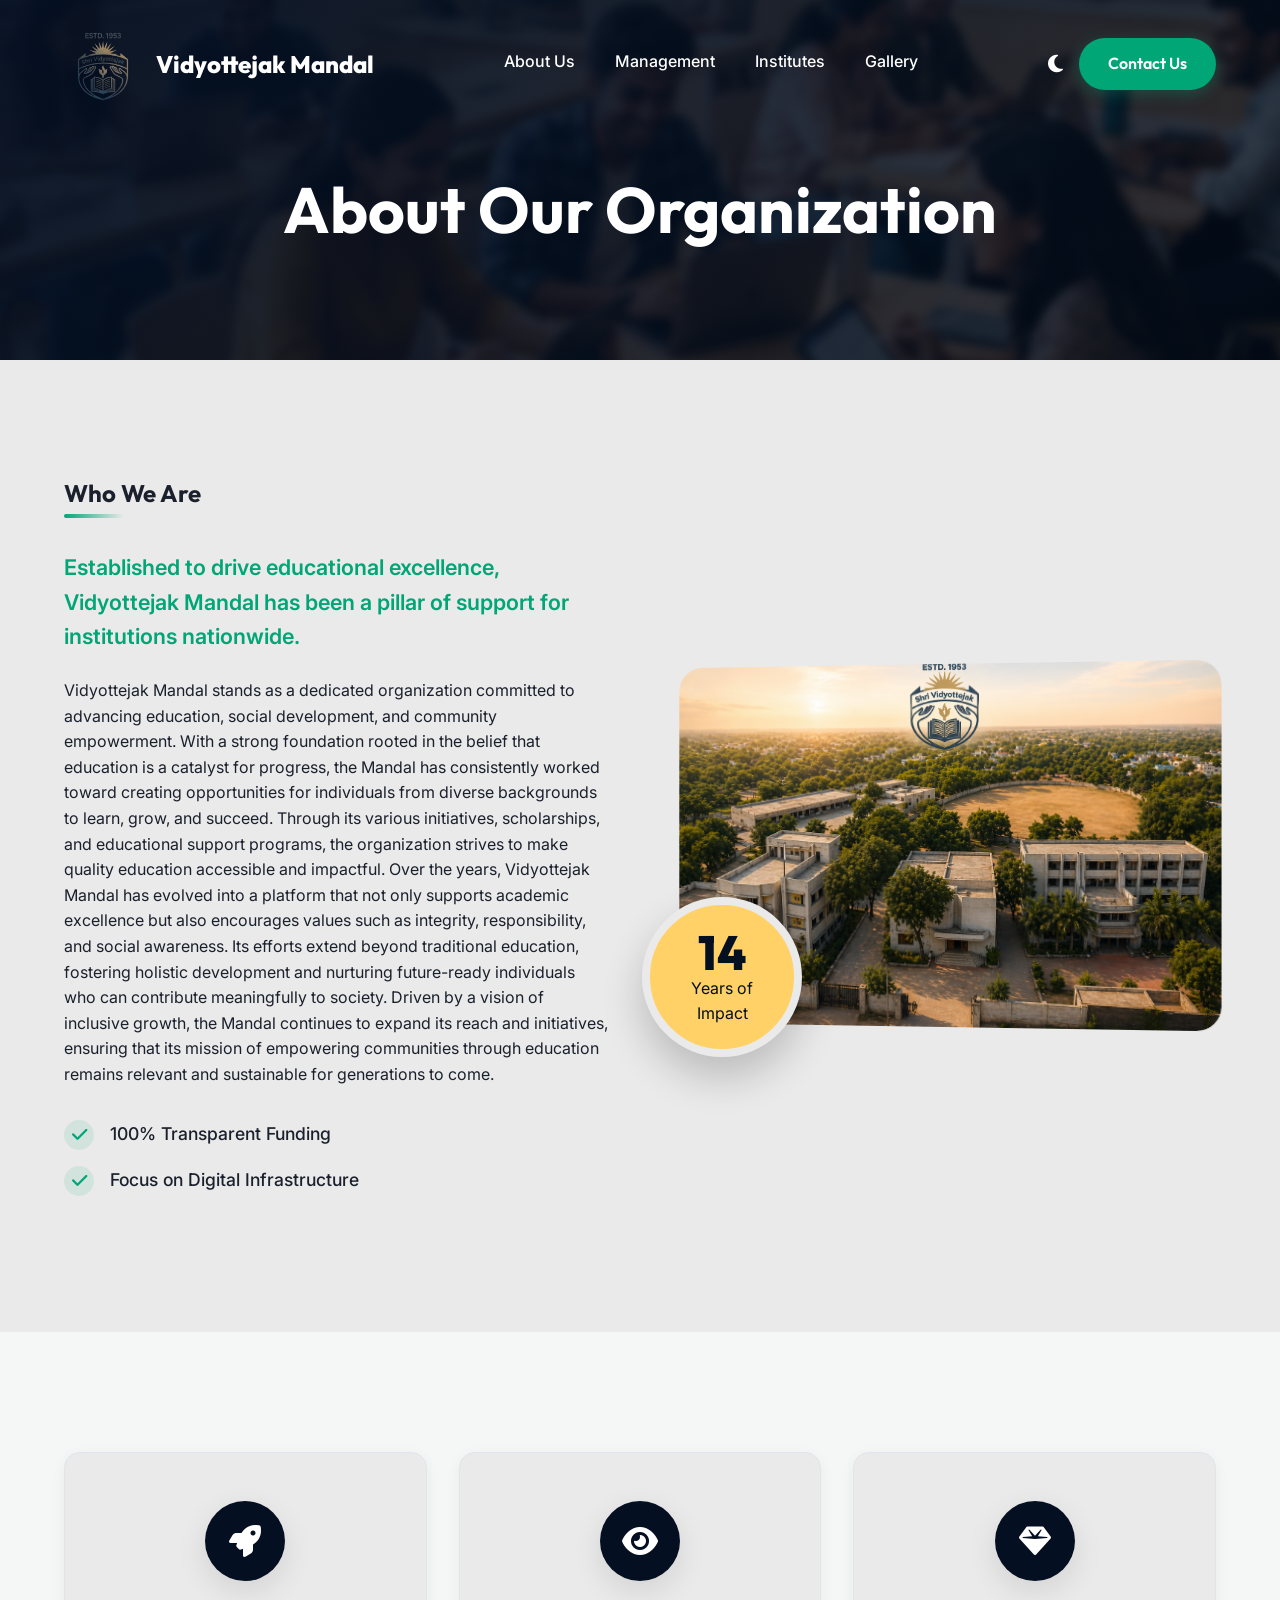
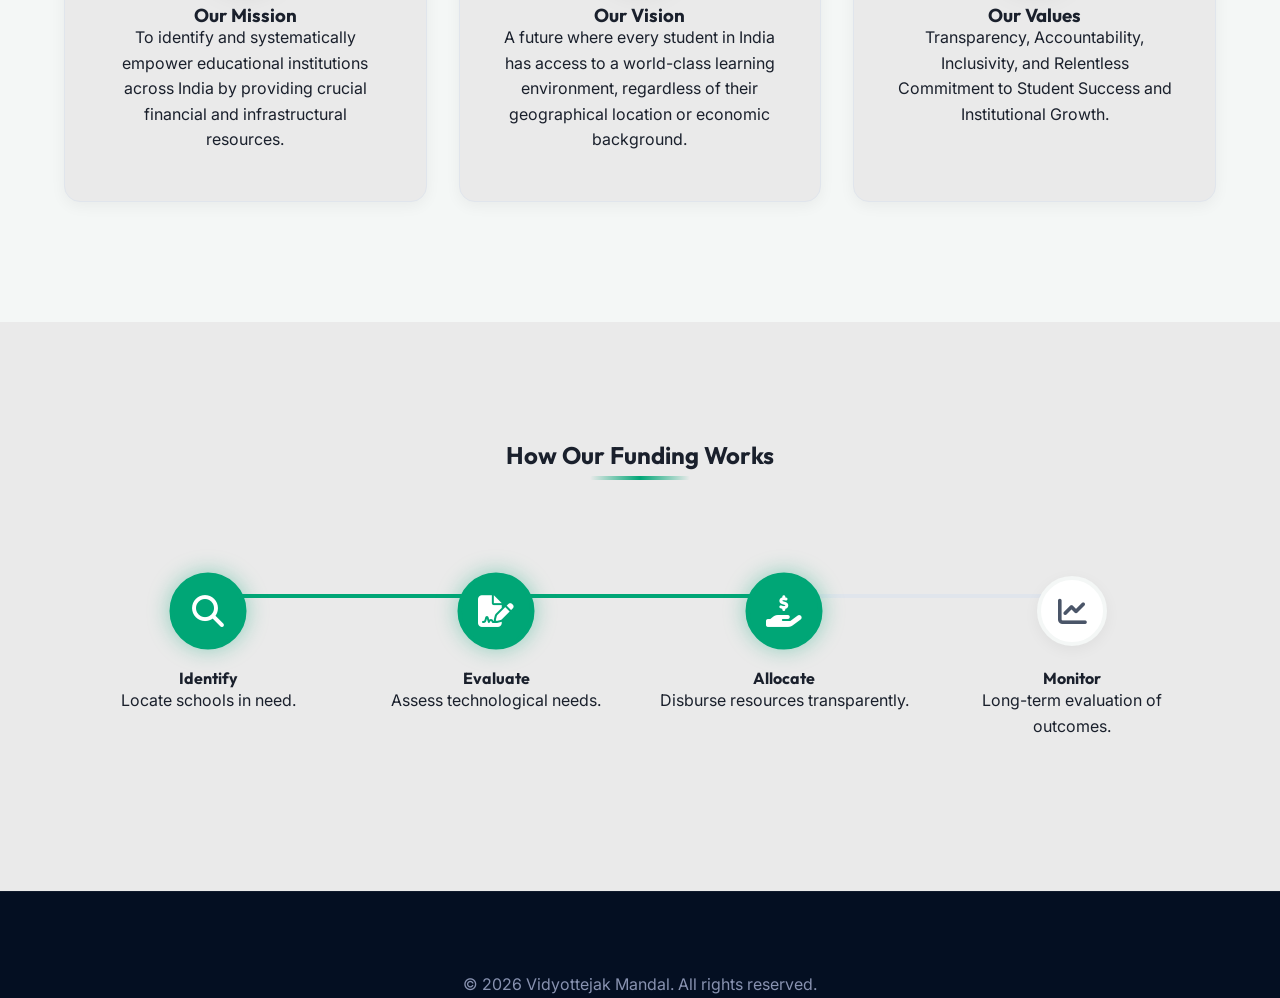
==== about.html @ ae483b53 "Initial commit of Vidyottejak Mandal trust website" ====
<!DOCTYPE html>
<html lang="en">

<head>
    <meta charset="UTF-8">
    <meta name="viewport" content="width=device-width, initial-scale=1.0">
    <title>About Us | Vidyottejak Mandal</title>
    <link rel="preconnect" href="https://fonts.googleapis.com">
    <link rel="preconnect" href="https://fonts.gstatic.com" crossorigin>
    <link
        href="https://fonts.googleapis.com/css2?family=Inter:wght@300;400;500;600;700&family=Outfit:wght@400;500;700;800&display=swap"
        rel="stylesheet">
    <link rel="stylesheet" href="https://cdnjs.cloudflare.com/ajax/libs/font-awesome/6.4.0/css/all.min.css">
    <link rel="stylesheet" href="style.css">
    <link rel="icon" type="image/png" href="assets/download.png">
</head>

<body>
    <nav id="navbar">
        <div class="container nav-content">
            <a href="index.html" class="logo">
                <img src="assets/download.png" alt="Logo">
                <span>Vidyottejak Mandal</span>
            </a>
            <div class="nav-links">
                <a href="about.html" class="nav-hover">About Us</a>
                <a href="management.html" class="nav-hover">Management</a>
                <a href="institutes.html" class="nav-hover">Institutes</a>
                <a href="gallery.html" class="nav-hover">Gallery</a>
            </div>
            <div class="nav-actions">
                <button class="theme-toggle" id="theme-toggle"><i class="fa-solid fa-moon"></i></button>
                <a href="contact.html" class="btn btn-primary btn-shine">Contact Us</a>
            </div>
            <button class="mobile-menu-btn" id="mobile-menu-btn"><i class="fa-solid fa-bars"></i></button>
            <div class="mobile-menu" id="mobile-menu">
                <a href="about.html">About Us</a><a href="management.html">Management</a><a
                    href="institutes.html">Institutes</a><a href="gallery.html">Gallery</a><a
                    href="contact.html">Contact Us</a>
            </div>
        </div>
    </nav>

    <header class="page-hero">
        <div class="hero-bg-layer" style="filter: blur(5px) brightness(0.6);"></div>
        <div class="hero-overlay"></div>
        <div class="container relative z-10">
            <h1 class="fade-in-up">About Our Organization</h1>
        </div>
    </header>

    <section class="about section-padding relative">
        <div class="container about-grid">
            <div class="about-text scroll-reveal-left">
                <h2 class="section-title">Who We Are</h2>
                <div class="title-underline"></div>
                <p class="lead-text">Established to drive educational excellence, Vidyottejak Mandal has been a pillar
                    of support for institutions nationwide.</p>
                <p>Vidyottejak Mandal stands as a dedicated organization committed to advancing education, social
                    development, and community empowerment. With a strong foundation rooted in the belief that education
                    is a catalyst for progress, the Mandal has consistently worked toward creating opportunities for
                    individuals from diverse backgrounds to learn, grow, and succeed.
                    Through its various initiatives, scholarships, and educational support programs, the organization
                    strives to make quality education accessible and impactful.

                    Over the years, Vidyottejak Mandal has evolved into a platform that not only supports academic
                    excellence but also encourages values such as integrity, responsibility, and social awareness. Its
                    efforts extend beyond traditional education, fostering holistic development and nurturing
                    future-ready individuals who can contribute meaningfully to society.

                    Driven by a vision of inclusive growth, the Mandal continues to expand its reach and initiatives,
                    ensuring that its mission of empowering communities through education remains relevant and
                    sustainable for generations to come.</p>
                <ul class="about-features mt-4">
                    <li>
                        <div class="feature-icon"><i class="fa-solid fa-check text-green"></i></div><span>100%
                            Transparent Funding</span>
                    </li>
                    <li>
                        <div class="feature-icon"><i class="fa-solid fa-check text-green"></i></div><span>Focus on
                            Digital Infrastructure</span>
                    </li>
                </ul>
            </div>
            <div class="about-image-wrapper scroll-reveal-right">
                <div class="image-frame">
                    <img src="assets/About Us.png" alt="Vidyottejak Mandal" class="about-image parallax-img">
                </div>
                <div class="experience-badge floating">
                    <span class="badge-num" data-target="73">0</span>
                    <span class="badge-text" style="color:var(--color-primary)">Years of<br>Impact</span>
                </div>
            </div>
        </div>
    </section>

    <section class="mvv section-padding bg-light relative" id="mission">
        <div class="container">
            <div class="mvv-grid">
                <div class="mvv-card scroll-reveal-up stagger-1">
                    <div class="mvv-glow"></div>
                    <div class="icon-circle bg-blue magnetic"><i class="fa-solid fa-rocket"></i></div>
                    <h3>Our Mission</h3>
                    <p>To identify and systematically empower educational institutions across India by providing crucial
                        financial and infrastructural resources.</p>
                </div>
                <div class="mvv-card scroll-reveal-up stagger-2">
                    <div class="mvv-glow"></div>
                    <div class="icon-circle bg-orange magnetic"><i class="fa-solid fa-eye"></i></div>
                    <h3>Our Vision</h3>
                    <p>A future where every student in India has access to a world-class learning environment,
                        regardless of their geographical location or economic background.</p>
                </div>
                <div class="mvv-card scroll-reveal-up stagger-3">
                    <div class="mvv-glow"></div>
                    <div class="icon-circle bg-green magnetic"><i class="fa-solid fa-gem"></i></div>
                    <h3>Our Values</h3>
                    <p>Transparency, Accountability, Inclusivity, and Relentless Commitment to Student Success and
                        Institutional Growth.</p>
                </div>
            </div>
        </div>
    </section>

    <section class="process section-padding relative" id="process">
        <div class="container text-center">
            <h2 class="section-title scroll-reveal-up">How Our Funding Works</h2>
            <div class="title-underline center scroll-reveal-up"></div>

            <div class="timeline mt-4">
                <div class="timeline-progress-bar">
                    <div class="timeline-progress-fill" id="timeline-fill"></div>
                </div>
                <div class="timeline-item scroll-reveal-up stagger-1">
                    <div class="timeline-icon magnetic"><i class="fa-solid fa-magnifying-glass"></i></div>
                    <h4>Identify</h4>
                    <p>Locate schools in need.</p>
                </div>
                <div class="timeline-item scroll-reveal-up stagger-2">
                    <div class="timeline-icon magnetic"><i class="fa-solid fa-file-signature"></i></div>
                    <h4>Evaluate</h4>
                    <p>Assess technological needs.</p>
                </div>
                <div class="timeline-item scroll-reveal-up stagger-3">
                    <div class="timeline-icon magnetic"><i class="fa-solid fa-hand-holding-dollar"></i></div>
                    <h4>Allocate</h4>
                    <p>Disburse resources transparently.</p>
                </div>
                <div class="timeline-item scroll-reveal-up stagger-4">
                    <div class="timeline-icon magnetic"><i class="fa-solid fa-chart-line"></i></div>
                    <h4>Monitor</h4>
                    <p>Long-term evaluation of outcomes.</p>
                </div>
            </div>
        </div>
    </section>

    <footer class="footer">
        <div class="footer-bottom">
            <div class="container text-center">
                <p>&copy;
                    <script>document.write(new Date().getFullYear())</script> Vidyottejak Mandal. All rights reserved.
                </p>
            </div>
        </div>
    </footer>
    <script src="script.js"></script>
</body>

</html>
---- style.css ----
/* ====== PREMIUM CSS VARIABLES & THEMING ====== */
:root {
    --color-primary: #040f22;
    --color-primary-light: #0A192F;
    --color-secondary: #00A676;
    --color-orange: #E66C2C;
    --color-accent: #FFD166;
    --color-text: #E6F1FF;
    --color-text-light: #8892B0;
    --color-bg: #EAEAEA;
    --color-bg-light: #F4F7F6;
    --color-border: #E0E5EC;

    --font-heading: 'Outfit', sans-serif;
    --font-body: 'Inter', sans-serif;

    --transition-fast: 0.3s cubic-bezier(0.25, 1, 0.5, 1);
    --transition-smooth: 0.6s cubic-bezier(0.22, 1, 0.36, 1);
    --transition-spring: 0.8s cubic-bezier(0.175, 0.885, 0.32, 1.275);

    --shadow-sm: 0 4px 15px rgba(0, 0, 0, 0.05);
    --shadow-md: 0 10px 30px rgba(0, 0, 0, 0.1);
    --shadow-lg: 0 20px 40px rgba(0, 0, 0, 0.2);
    --shadow-glow: 0 0 20px rgba(0, 166, 118, 0.4);

    --border-radius: 16px;
    --border-radius-lg: 24px;
}

[data-theme="dark"] {
    --color-bg: #030816;
    --color-bg-light: #0A192F;
    --color-border: rgba(255, 255, 255, 0.1);
    --color-text: #E6F1FF;
    --shadow-md: 0 15px 35px rgba(0, 0, 0, 0.5);
}

/* Base Light Theme overrides */
:root:not([data-theme="dark"]) {
    --color-text: #1a202c;
    --color-text-light: #4a5568;
}

.hero,
.impact,
.cta,
.hero h1,
.impact h2,
.cta h2 {
    --color-text: #ffffff;
    color: #ffffff !important;
}

/* ====== RESET & SCROLLBAR ====== */
* {
    margin: 0;
    padding: 0;
    box-sizing: border-box;
}

html {
    scroll-behavior: smooth;
    font-size: 16px;
}

/* Custom Scrollbar for premium feel */
::-webkit-scrollbar {
    width: 10px;
}

::-webkit-scrollbar-track {
    background: var(--color-bg);
}

::-webkit-scrollbar-thumb {
    background: var(--color-primary-light);
    border-radius: 10px;
    border: 2px solid var(--color-bg);
}

::-webkit-scrollbar-thumb:hover {
    background: var(--color-secondary);
}

body {
    font-family: var(--font-body);
    color: var(--color-text);
    background-color: var(--color-bg);
    line-height: 1.6;
    overflow-x: hidden;
    transition: background-color var(--transition-smooth), color var(--transition-smooth);
}

/* Ambient glow blobs in background */
.ambient-glow {
    position: fixed;
    width: 60vw;
    height: 60vw;
    border-radius: 50%;
    filter: blur(100px);
    z-index: -1;
    opacity: 0.15;
    pointer-events: none;
    transition: all 2s ease;
}

.glow-1 {
    top: -20%;
    left: -10%;
    background: linear-gradient(to right, var(--color-primary), var(--color-secondary));
    animation: floatGlow 20s infinite alternate;
}

.glow-2 {
    bottom: -20%;
    right: -10%;
    background: radial-gradient(circle, var(--color-orange), transparent 70%);
    animation: floatGlow 25s infinite alternate reverse;
}

@keyframes floatGlow {
    0% {
        transform: translate(0, 0) scale(1);
    }

    100% {
        transform: translate(10%, 10%) scale(1.1);
    }
}

[data-theme="dark"] .ambient-glow {
    opacity: 0.08;
}

/* Typography */
h1,
h2,
h3,
h4,
h5,
h6 {
    font-family: var(--font-heading);
    font-weight: 700;
    line-height: 1.1;
    color: var(--color-text);
}

a {
    text-decoration: none;
    color: inherit;
}

img {
    max-width: 100%;
    height: auto;
    display: block;
    border-radius: 8px;
}

.text-accent {
    color: var(--color-accent);
}

.text-green {
    color: var(--color-secondary);
}

.text-white {
    color: white !important;
}

.gradient-text {
    background: linear-gradient(135deg, var(--color-accent), var(--color-orange));
    -webkit-background-clip: text;
    -webkit-text-fill-color: transparent;
}

.title-underline {
    height: 4px;
    width: 60px;
    background: linear-gradient(90deg, var(--color-secondary), transparent);
    margin: 0.5rem 0 2rem;
    border-radius: 2px;
}

.title-underline.center {
    margin: 0.5rem auto 2rem;
    background: linear-gradient(90deg, transparent, var(--color-secondary), transparent);
    width: 100px;
}

.container {
    width: 90%;
    max-width: 1200px;
    margin: 0 auto;
    position: relative;
}

.section-padding {
    padding: 120px 0;
}

.relative {
    position: relative;
}

.z-10 {
    z-index: 10;
}

.bg-light {
    background-color: var(--color-bg-light);
}

/* Utility Classes */
.text-center {
    text-align: center;
}

.text-white {
    color: white !important;
}

.text-grey {
    color: #8892B0;
}

.w-100 {
    width: 100%;
}

.mt-2 {
    margin-top: 1rem;
}

.mt-4 {
    margin-top: 2.5rem;
}

.pt-0 {
    padding-top: 0 !important;
}

/* ====== REVEAL ANIMATIONS (Triggered by JS) ====== */
.scroll-reveal-up {
    opacity: 0;
    transform: translateY(40px);
    transition: opacity 0.8s ease, transform 0.8s cubic-bezier(0.2, 0.8, 0.2, 1);
}

.scroll-reveal-left {
    opacity: 0;
    transform: translateX(-40px);
    transition: opacity 0.8s ease, transform 0.8s cubic-bezier(0.2, 0.8, 0.2, 1);
}

.scroll-reveal-right {
    opacity: 0;
    transform: translateX(40px);
    transition: opacity 0.8s ease, transform 0.8s cubic-bezier(0.2, 0.8, 0.2, 1);
}

.scroll-reveal-up.revealed,
.scroll-reveal-left.revealed,
.scroll-reveal-right.revealed {
    opacity: 1;
    transform: translate(0, 0);
}

.fade-in-up {
    opacity: 0;
    transform: translateY(30px);
    animation: fadeInUp 0.8s cubic-bezier(0.2, 0.8, 0.2, 1) forwards;
}

@keyframes fadeInUp {
    to {
        opacity: 1;
        transform: translateY(0);
    }
}

.stagger-1 {
    animation-delay: 0.1s;
}

.stagger-2 {
    animation-delay: 0.2s;
}

.stagger-3 {
    animation-delay: 0.3s;
}

.stagger-4 {
    animation-delay: 0.4s;
}

.stagger-5 {
    animation-delay: 0.5s;
}

/* ====== NAVIGATION ====== */
#navbar {
    position: fixed;
    top: 0;
    width: 100%;
    padding: 1.5rem 0;
    z-index: 1000;
    transition: all 0.5s ease;
    border-bottom: 1px solid transparent;
}

.mobile-menu,
.mobile-menu-btn {
    display: none;
}

#navbar.scrolled {
    padding: 1rem 0;
    background-color: rgba(255, 255, 255, 0.85);
    backdrop-filter: blur(20px);
    border-bottom-color: rgba(0, 0, 0, 0.05);
    box-shadow: var(--shadow-sm);
}

[data-theme="dark"] #navbar.scrolled {
    background-color: rgba(3, 8, 22, 0.85);
    border-bottom-color: rgba(255, 255, 255, 0.1);
}

.nav-content {
    display: flex;
    justify-content: space-between;
    align-items: center;
}

.logo {
    display: flex;
    align-items: center;
    gap: 0.75rem;
    font-family: var(--font-heading);
    font-size: 1.5rem;
    font-weight: 800;
    color: white;
    transition: color var(--transition-fast);
}

#navbar.scrolled .logo,
[data-theme="dark"] #navbar.scrolled .logo {
    color: var(--color-text);
}

.logo img {
    height: 80px;
    width: auto;
    object-fit: contain;
}

.logo i {
    color: var(--color-accent);
}

.nav-links {
    display: flex;
    gap: 2.5rem;
}

.nav-links a {
    color: white;
    font-weight: 500;
    font-size: 1rem;
    position: relative;
    padding-bottom: 5px;
}

#navbar.scrolled .nav-links a {
    color: var(--color-text);
}

/* Premium Nav Hover */
.nav-hover::before {
    content: '';
    position: absolute;
    bottom: 0;
    left: 0;
    width: 100%;
    height: 2px;
    background-color: var(--color-secondary);
    transform: scaleX(0);
    transform-origin: right;
    transition: transform 0.4s cubic-bezier(0.25, 1, 0.5, 1);
}

.nav-hover:hover::before {
    transform: scaleX(1);
    transform-origin: left;
}

.nav-actions {
    display: flex;
    gap: 1rem;
    align-items: center;
}

.theme-toggle {
    background: transparent;
    border: none;
    color: white;
    font-size: 1.25rem;
    cursor: pointer;
    transition: transform var(--transition-fast);
}

#navbar.scrolled .theme-toggle {
    color: var(--color-text);
}

.theme-toggle:hover {
    transform: rotate(30deg) scale(1.1);
}

/* ====== PREMIUM BUTTONS ====== */
.btn {
    display: inline-flex;
    align-items: center;
    justify-content: center;
    gap: 0.5rem;
    padding: 0.8rem 1.8rem;
    border-radius: 50px;
    font-weight: 600;
    cursor: pointer;
    text-align: center;
    font-family: var(--font-heading);
    position: relative;
    overflow: hidden;
    transition: all var(--transition-fast);
    border: none;
}

.btn-large {
    padding: 1.2rem 2.5rem;
    font-size: 1.125rem;
}

.btn-primary {
    background-color: var(--color-secondary);
    color: white;
    box-shadow: 0 4px 15px rgba(0, 166, 118, 0.3);
}

.btn-primary:hover {
    background-color: #008761;
    transform: translateY(-3px);
    box-shadow: 0 8px 25px rgba(0, 166, 118, 0.4);
}

/* Button Shine Effect */
.btn-shine::after {
    content: '';
    position: absolute;
    top: -50%;
    left: -100%;
    width: 50%;
    height: 200%;
    background: linear-gradient(to right, transparent, rgba(255, 255, 255, 0.3), transparent);
    transform: skewX(-20deg);
    transition: 0.5s;
}

.btn-shine:hover::after {
    left: 150%;
}

/* Outline Button with Sweep Fill */
.btn-outline {
    background-color: transparent;
    border: 2px solid white;
    color: white;
    z-index: 1;
}

.btn-hover-reveal::before {
    content: '';
    position: absolute;
    top: 0;
    left: 0;
    width: 100%;
    height: 100%;
    background-color: white;
    z-index: -1;
    transform: scaleX(0);
    transform-origin: left;
    transition: transform 0.5s cubic-bezier(0.19, 1, 0.22, 1);
}

.btn-hover-reveal:hover::before {
    transform: scaleX(1);
}

.btn-hover-reveal:hover {
    color: var(--color-primary);
    border-color: white;
}

.btn-hover-reveal span {
    z-index: 2;
    position: relative;
}

/* ====== HERO SECTION ====== */
.hero {
    height: 100vh;
    min-height: 700px;
    position: relative;
    display: flex;
    align-items: center;
    overflow: hidden;
}

.hero-bg-layer {
    position: absolute;
    top: -5%;
    left: -5%;
    width: 110%;
    height: 110%;
    background-image: url('assets/hero_bg.png');
    background-size: cover;
    background-position: center;
    animation: slowZoom 25s ease-in-out infinite alternate;
    z-index: 0;
}

@keyframes slowZoom {
    0% {
        transform: scale(1);
    }

    100% {
        transform: scale(1.1);
    }
}

.hero-overlay {
    position: absolute;
    top: 0;
    left: 0;
    width: 100%;
    height: 100%;
    z-index: 1;
    background: linear-gradient(135deg, rgba(4, 15, 34, 0.95) 0%, rgba(4, 15, 34, 0.6) 100%);
}

.hero-content {
    position: relative;
    z-index: 10;
    max-width: 800px;
    padding-top: 5rem;
}

.hero-tagline {
    display: inline-block;
    color: var(--color-accent);
    font-weight: 600;
    letter-spacing: 3px;
    text-transform: uppercase;
    margin-bottom: 1.5rem;
    font-size: 0.875rem;
    border: 1px solid rgba(255, 209, 102, 0.3);
    padding: 0.5rem 1rem;
    border-radius: 50px;
    background: rgba(255, 255, 255, 0.05);
    backdrop-filter: blur(5px);
}

.hero h1 {
    font-size: clamp(3rem, 5vw, 5rem);
    color: white;
    margin-bottom: 1.5rem;
    line-height: 1.1;
}

.hero p {
    color: #E2E8F0;
    font-size: 1.25rem;
    margin-bottom: 3rem;
    max-width: 600px;
    line-height: 1.8;
}

.hero-buttons {
    display: flex;
    gap: 1rem;
}

.scroll-indicator {
    position: absolute;
    bottom: 30px;
    left: 50%;
    transform: translateX(-50%);
    z-index: 10;
}

.mouse {
    width: 30px;
    height: 45px;
    border: 2px solid white;
    border-radius: 15px;
    position: relative;
}

.mouse::before {
    content: '';
    position: absolute;
    top: 8px;
    left: 50%;
    transform: translateX(-50%);
    width: 4px;
    height: 8px;
    border-radius: 2px;
    background-color: white;
    animation: scrollWheel 2s infinite;
}

@keyframes scrollWheel {
    0% {
        top: 8px;
        opacity: 1;
    }

    100% {
        top: 25px;
        opacity: 0;
    }
}

/* ====== ABOUT & CARDS ====== */
.about-grid {
    display: grid;
    grid-template-columns: 1fr 1fr;
    gap: 4rem;
    align-items: center;
}

.lead-text {
    font-size: 1.35rem;
    font-weight: 600;
    color: var(--color-secondary);
    margin-bottom: 1.5rem;
}

.about-features {
    margin-top: 2rem;
}

.about-features li {
    display: flex;
    align-items: center;
    gap: 1rem;
    margin-bottom: 1rem;
    font-size: 1.1rem;
    font-weight: 500;
}

.feature-icon {
    width: 30px;
    height: 30px;
    border-radius: 50%;
    background: rgba(0, 166, 118, 0.1);
    display: flex;
    align-items: center;
    justify-content: center;
}

.image-frame {
    position: relative;
    border-radius: var(--border-radius-lg);
    overflow: hidden;
    transform: perspective(1000px) rotateY(-5deg);
    transition: transform var(--transition-smooth);
    box-shadow: var(--shadow-lg);
    -webkit-mask-image: -webkit-radial-gradient(white, black);
    mask-image: radial-gradient(white, black);
}

.image-frame:hover {
    transform: perspective(1000px) rotateY(0deg);
}

.about-image {
    border-radius: var(--border-radius-lg);
    transition: transform 0.6s ease;
    width: 100%;
    height: 100%;
    object-fit: cover;
}

.image-frame:hover .about-image {
    transform: scale(1.05);
}

.experience-badge {
    position: absolute;
    bottom: -30px;
    left: -30px;
    background: var(--color-accent);
    color: var(--color-primary);
    padding: 2rem;
    border-radius: 50%;
    width: 160px;
    height: 160px;
    display: flex;
    flex-direction: column;
    align-items: center;
    justify-content: center;
    box-shadow: var(--shadow-lg);
    text-align: center;
    border: 8px solid var(--color-bg);
}

.badge-num {
    font-size: 3rem;
    font-weight: 800;
    font-family: var(--font-heading);
    line-height: 1;
}

.floating {
    animation: float 6s ease-in-out infinite;
}

@keyframes float {

    0%,
    100% {
        transform: translateY(0);
    }

    50% {
        transform: translateY(-15px);
    }
}

/* MVV Cards with Premium Glass/Border Glow */
.mvv-grid {
    display: grid;
    grid-template-columns: repeat(3, 1fr);
    gap: 2rem;
}

.mvv-card {
    background: var(--color-bg);
    padding: 3rem 2.5rem;
    border-radius: var(--border-radius);
    text-align: center;
    transition: all var(--transition-smooth);
    border: 1px solid var(--color-border);
    position: relative;
    overflow: hidden;
    z-index: 1;
    box-shadow: var(--shadow-sm);
}

[data-theme="dark"] .mvv-card {
    background: rgba(255, 255, 255, 0.02);
    backdrop-filter: blur(10px);
}

.mvv-glow {
    position: absolute;
    top: -50px;
    left: 50%;
    width: 100px;
    height: 100px;
    background: radial-gradient(circle, var(--color-secondary) 0%, transparent 70%);
    opacity: 0;
    transition: opacity 0.5s ease;
    border-radius: 50%;
    transform: translateX(-50%);
    z-index: -1;
    pointer-events: none;
}

.mvv-card:hover .mvv-glow {
    opacity: 0.15;
}

.mvv-card:hover {
    transform: translateY(-10px);
    box-shadow: var(--shadow-lg);
    border-color: rgba(0, 166, 118, 0.3);
}

.icon-circle {
    width: 80px;
    height: 80px;
    border-radius: 50%;
    display: flex;
    align-items: center;
    justify-content: center;
    margin: 0 auto 1.5rem;
    font-size: 2rem;
    color: white;
    background: var(--color-primary);
    box-shadow: var(--shadow-md);
    transition: transform var(--transition-spring);
}

.mvv-card:hover .icon-circle {
    transform: scale(1.1) rotate(10deg);
}

/* IMPACT PARALLAX SECTION */
.impact {
    position: relative;
    overflow: hidden;
    padding: 150px 0;
}

.impact-bg-parallax {
    position: absolute;
    top: 0;
    left: 0;
    width: 100%;
    height: 130%;
    background-image: url('assets/hero_bg.png');
    background-size: cover;
    background-position: center;
    background-attachment: fixed;
    z-index: 0;
    /* Fallback parallax */
}

.impact-overlay {
    position: absolute;
    top: 0;
    left: 0;
    width: 100%;
    height: 100%;
    z-index: 1;
    background: linear-gradient(135deg, rgba(4, 15, 34, 0.98), rgba(0, 166, 118, 0.85));
}

.stats-grid {
    display: grid;
    grid-template-columns: repeat(auto-fit, minmax(200px, 1fr));
    gap: 2rem;
}

.stat-card {
    text-align: center;
    padding: 2.5rem;
    background: rgba(255, 255, 255, 0.05);
    border-radius: var(--border-radius);
    border: 1px solid rgba(255, 255, 255, 0.1);
    backdrop-filter: blur(10px);
    transition: transform 0.3s ease;
}

.stat-card:hover {
    transform: translateY(-5px);
    background: rgba(255, 255, 255, 0.1);
    border-color: rgba(255, 209, 102, 0.5);
}

.stat-icon {
    font-size: 2.5rem;
    color: var(--color-accent);
    margin-bottom: 1rem;
}

.stat-number {
    font-size: 3.5rem;
    font-weight: 800;
    font-family: var(--font-heading);
    color: white;
    line-height: 1;
    margin-bottom: 0.5rem;
}

.progress-bars {
    max-width: 800px;
    margin: 0 auto;
    background: rgba(0, 0, 0, 0.3);
    padding: 2.5rem;
    border-radius: var(--border-radius);
    border: 1px solid rgba(255, 255, 255, 0.1);
    backdrop-filter: blur(10px);
}

.progress-box {
    margin-bottom: 1.5rem;
}

.progress-header {
    display: flex;
    justify-content: space-between;
    margin-bottom: 0.8rem;
    font-weight: 500;
    font-size: 1.1rem;
}

.progress-bg {
    width: 100%;
    height: 12px;
    background-color: rgba(255, 255, 255, 0.1);
    border-radius: 6px;
    overflow: hidden;
}

.progress-fill {
    height: 100%;
    background: linear-gradient(90deg, var(--color-secondary), var(--color-accent));
    border-radius: 6px;
    transition: width 2s cubic-bezier(0.2, 0.8, 0.2, 1);
    width: 0%;
    position: relative;
}

.progress-fill::after {
    content: '';
    position: absolute;
    top: 0;
    left: 0;
    width: 100%;
    height: 100%;
    background: linear-gradient(90deg, transparent, rgba(255, 255, 255, 0.5), transparent);
    animation: shimmer 2s infinite;
}

@keyframes shimmer {
    0% {
        transform: translateX(-100%);
    }

    100% {
        transform: translateX(100%);
    }
}

/* FILTER GRID */
.filter-controls {
    margin-bottom: 3rem;
    background: rgba(136, 146, 176, 0.1);
    display: inline-block;
    padding: 0.5rem;
    border-radius: 50px;
}

.filter-btn {
    background: transparent;
    border: none;
    font-family: var(--font-heading);
    font-size: 1rem;
    font-weight: 600;
    color: var(--color-text-light);
    padding: 0.8rem 1.5rem;
    border-radius: 30px;
    cursor: pointer;
    transition: all var(--transition-fast);
}

.filter-btn.active {
    background: var(--color-primary);
    color: white;
    box-shadow: var(--shadow-md);
}

[data-theme="dark"] .filter-btn.active {
    background: var(--color-secondary);
    color: white;
}

.institutions-grid {
    display: grid;
    grid-template-columns: repeat(auto-fill, minmax(320px, 1fr));
    gap: 2.5rem;
}

.inst-card {
    background: var(--color-bg);
    border-radius: var(--border-radius);
    overflow: hidden;
    box-shadow: var(--shadow-sm);
    border: 1px solid var(--color-border);
    transition: all 0.5s cubic-bezier(0.2, 0.8, 0.2, 1);
    opacity: 0;
    transform: scale(0.95);
    animation: popIn 0.6s cubic-bezier(0.175, 0.885, 0.32, 1.275) forwards;
}

@keyframes popIn {
    to {
        opacity: 1;
        transform: scale(1);
    }
}

.inst-card:hover {
    transform: translateY(-10px) scale(1.02);
    box-shadow: var(--shadow-lg);
}

.inst-card-img-wrapper {
    height: 220px;
    overflow: hidden;
    position: relative;
}

.inst-card-img {
    width: 100%;
    height: 100%;
    background-size: cover;
    background-position: center;
    transition: transform 0.8s ease;
}

.inst-card:hover .inst-card-img {
    transform: scale(1.1);
}

.inst-card-content {
    padding: 2rem;
    position: relative;
}

.inst-badge {
    position: absolute;
    top: -15px;
    right: 2rem;
    display: inline-block;
    padding: 0.4rem 1rem;
    border-radius: 50px;
    font-size: 0.8rem;
    font-weight: 700;
    text-transform: uppercase;
    background: var(--color-secondary);
    color: white;
    box-shadow: 0 4px 10px rgba(0, 166, 118, 0.4);
}

.inst-name {
    font-size: 1.3rem;
    margin-bottom: 0.5rem;
    color: var(--color-primary);
}

[data-theme="dark"] .inst-name {
    color: #E6F1FF;
}

.inst-location {
    color: var(--color-text-light);
    font-size: 0.9rem;
}

/* PROCESS TIMELINE */
.timeline {
    display: flex;
    justify-content: space-between;
    position: relative;
    margin-top: 4rem;
    padding: 2rem 0;
}

.timeline-progress-bar {
    position: absolute;
    top: 50px;
    left: 12.5%;
    width: 75%;
    height: 4px;
    background: var(--color-border);
    z-index: 1;
    border-radius: 2px;
}

.timeline-progress-fill {
    height: 100%;
    width: 0;
    background: var(--color-secondary);
    transition: width 0.5s ease;
    border-radius: 2px;
}

.timeline-item {
    position: relative;
    z-index: 2;
    flex: 1;
    text-align: center;
    padding: 0 1rem;
}

.timeline-icon {
    width: 70px;
    height: 70px;
    background: white;
    border: 4px solid var(--color-bg-light);
    border-radius: 50%;
    display: flex;
    align-items: center;
    justify-content: center;
    margin: 0 auto 1.5rem;
    font-size: 1.8rem;
    color: var(--color-text-light);
    box-shadow: var(--shadow-sm);
    transition: all 0.4s ease;
}

[data-theme="dark"] .timeline-icon {
    background: var(--color-primary-light);
    border-color: var(--color-primary);
}

.timeline-item.active .timeline-icon {
    border-color: var(--color-secondary);
    color: white;
    background: var(--color-secondary);
    box-shadow: var(--shadow-glow);
    transform: scale(1.1);
}

/* TESTIMONIALS (Glassmorphism) */
.glassmorphism {
    background: rgba(255, 255, 255, 0.7);
    backdrop-filter: blur(20px);
    border: 1px solid rgba(255, 255, 255, 0.5);
    box-shadow: var(--shadow-lg);
}

[data-theme="dark"] .glassmorphism {
    background: rgba(255, 255, 255, 0.03);
    border-color: rgba(255, 255, 255, 0.05);
}

.hover-lift {
    transition: transform 0.4s ease, box-shadow 0.4s ease;
}

.hover-lift:hover {
    transform: translateY(-10px);
    box-shadow: 0 20px 40px rgba(0, 0, 0, 0.15);
}

.testimonial-slider {
    display: grid;
    grid-template-columns: 1fr 1fr;
    gap: 3rem;
}

.testimonial-card {
    padding: 3rem;
    border-radius: var(--border-radius-lg);
    position: relative;
}

.test-quote-mark {
    position: absolute;
    top: -20px;
    left: 30px;
    width: 50px;
    height: 50px;
    background: var(--color-accent);
    border-radius: 50%;
    display: flex;
    justify-content: center;
    align-items: center;
    font-size: 1.5rem;
    color: var(--color-primary);
    box-shadow: 0 5px 15px rgba(255, 209, 102, 0.4);
}

.test-content p {
    font-size: 1.2rem;
    font-style: italic;
    line-height: 1.8;
}

.test-author {
    display: flex;
    align-items: center;
    gap: 1rem;
}

.author-img-wrapper {
    width: 70px;
    height: 70px;
    border-radius: 50%;
    padding: 3px;
    background: linear-gradient(135deg, var(--color-secondary), var(--color-accent));
}

.author-img-wrapper img {
    width: 100%;
    height: 100%;
    border-radius: 50%;
    object-fit: cover;
    border: 3px solid var(--color-bg);
}

/* INFINITE PARTNERS SCROLL */
.partner-scroll-container {
    overflow: hidden;
    width: 100%;
    position: relative;
    mask-image: linear-gradient(to right, transparent, black 10%, black 90%, transparent);
    -webkit-mask-image: linear-gradient(to right, transparent, black 10%, black 90%, transparent);
}

.partner-logos {
    display: flex;
    width: max-content;
    gap: 4rem;
    animation: scrollTrack 30s linear infinite;
}

@keyframes scrollTrack {
    0% {
        transform: translateX(0);
    }

    100% {
        transform: translateX(calc(-50% - 2rem));
    }
}

.logo-item {
    font-size: 2rem;
    font-weight: 700;
    color: var(--color-text-light);
    opacity: 0.5;
    transition: all 0.3s;
    display: flex;
    align-items: center;
    gap: 0.5rem;
}

.logo-item:hover {
    opacity: 1;
    color: var(--color-primary);
    transform: scale(1.05);
}

[data-theme="dark"] .logo-item:hover {
    color: var(--color-accent);
}

/* CTA SECTION */
.cta {
    padding: 120px 0;
    overflow: hidden;
}

.cta-bg-layer {
    position: absolute;
    top: 0;
    left: 0;
    width: 100%;
    height: 100%;
    background-image: url('assets/hero_bg.png');
    background-size: cover;
    background-position: center;
    background-attachment: fixed;
    filter: grayscale(50%);
    z-index: 0;
}

.cta-overlay {
    position: absolute;
    top: 0;
    left: 0;
    width: 100%;
    height: 100%;
    background: rgba(4, 15, 34, 0.85);
    z-index: 1;
}

/* FOOTER */
.footer {
    background-color: var(--color-primary);
    color: #8892B0;
    padding-top: 5rem;
    border-top: 1px solid rgba(255, 255, 255, 0.05);
}

.footer-grid {
    display: grid;
    grid-template-columns: 2fr 1fr 1.5fr 2fr;
    gap: 3rem;
    padding-bottom: 4rem;
    border-bottom: 1px solid rgba(255, 255, 255, 0.1);
}

.footer h4 {
    color: white;
    margin-bottom: 1.5rem;
    font-size: 1.25rem;
}

.icon-sq {
    width: 35px;
    height: 35px;
    background: rgba(255, 255, 255, 0.05);
    border-radius: 8px;
    display: inline-flex;
    justify-content: center;
    align-items: center;
    color: var(--color-accent);
    flex-shrink: 0;
}

.footer-contact p {
    display: flex;
    align-items: center;
    gap: 1rem;
    margin-bottom: 1rem;
}

.social-icons a {
    display: inline-flex;
    width: 45px;
    height: 45px;
    background: rgba(255, 255, 255, 0.05);
    border-radius: 50%;
    color: white;
    align-items: center;
    justify-content: center;
    font-size: 1.2rem;
    transition: all 0.3s;
    margin-right: 0.5rem;
}

.social-icons a:hover {
    background: var(--color-secondary);
    transform: translateY(-5px);
    box-shadow: 0 10px 20px rgba(0, 166, 118, 0.3);
}

/* Floating Label Inputs */
.input-anim {
    position: relative;
    margin-bottom: 1.5rem;
}

.input-anim input,
.input-anim textarea {
    width: 100%;
    padding: 1rem 0.5rem;
    background: transparent;
    border: none;
    color: white;
    font-family: inherit;
    font-size: 1rem;
}

.input-anim input:focus,
.input-anim textarea:focus {
    outline: none;
}

.input-anim label {
    position: absolute;
    top: 1rem;
    left: 0.5rem;
    pointer-events: none;
    transition: 0.3s ease all;
    color: #8892B0;
}

.input-anim .input-line {
    position: absolute;
    bottom: 0;
    left: 0;
    width: 100%;
    height: 1px;
    background: rgba(255, 255, 255, 0.2);
}

.input-anim .input-line::after {
    content: '';
    position: absolute;
    bottom: 0;
    left: 0;
    width: 0%;
    height: 2px;
    background: var(--color-secondary);
    transition: 0.3s ease width;
}

.input-anim input:focus~label,
.input-anim input:not(:placeholder-shown)~label,
.input-anim textarea:focus~label,
.input-anim textarea:not(:placeholder-shown)~label {
    top: -10px;
    font-size: 0.8rem;
    color: var(--color-secondary);
}

.input-anim input:focus~.input-line::after,
.input-anim textarea:focus~.input-line::after {
    width: 100%;
}

@media (max-width: 1024px) {
    .timeline {
        flex-direction: column;
        gap: 3rem;
    }

    .timeline-progress-bar {
        left: 35px;
        top: 0;
        bottom: 0;
        width: 4px;
        height: auto;
    }

    .timeline-progress-fill {
        width: 100%;
        height: 0;
    }

    .timeline-item {
        display: flex;
        text-align: left;
        gap: 2rem;
        align-items: flex-start;
    }

    .footer-grid {
        grid-template-columns: 1fr 1fr;
    }
}

@media (max-width: 768px) {

    .about-grid,
    .mvv-grid,
    .testimonial-slider {
        grid-template-columns: 1fr;
    }

    .nav-links,
    .nav-actions .btn {
        display: none;
    }

    .mobile-menu-btn {
        display: block;
        background: transparent;
        border: none;
        color: white;
        font-size: 1.8rem;
        cursor: pointer;
    }

    #navbar.scrolled .mobile-menu-btn {
        color: var(--color-primary);
    }

    [data-theme="dark"] #navbar.scrolled .mobile-menu-btn {
        color: white;
    }

    .mobile-menu {
        display: none;
        position: absolute;
        top: 100%;
        left: 0;
        width: 100%;
        background: var(--color-bg);
        padding: 1rem;
        box-shadow: var(--shadow-md);
    }

    .mobile-menu.active {
        display: flex;
        flex-direction: column;
    }

    .mobile-menu a {
        padding: 1rem;
        border-bottom: 1px solid var(--color-border);
        color: var(--color-text);
        font-weight: 600;
    }

    .experience-badge {
        width: 120px;
        height: 120px;
        padding: 1rem;
    }

    .experience-badge .badge-num {
        font-size: 2rem;
    }
}

/* SUBPAGE HERO & GRIDS */
.page-hero {
    height: 40vh;
    min-height: 300px;
    display: flex;
    align-items: center;
    justify-content: center;
    position: relative;
    overflow: hidden;
    text-align: center;
    padding-top: 60px;
}

.page-hero h1 {
    font-size: clamp(2.5rem, 5vw, 4rem);
    z-index: 2;
    position: relative;
    color: white;
    margin-bottom: 0;
}

/* TEAM GRID */
.team-grid {
    display: grid;
    grid-template-columns: repeat(auto-fill, minmax(250px, 1fr));
    gap: 2.5rem;
}

.team-card {
    background: var(--color-bg);
    border-radius: var(--border-radius);
    overflow: hidden;
    box-shadow: var(--shadow-sm);
    border: 1px solid var(--color-border);
    text-align: center;
    padding-bottom: 1.5rem;
    transition: transform var(--transition-fast);
}

.team-card:hover {
    transform: translateY(-10px);
    box-shadow: var(--shadow-md);
}

.team-img {
    width: 100%;
    height: 280px;
    object-fit: cover;
    border-bottom: 3px solid var(--color-secondary);
    transition: transform var(--transition-smooth);
}

.team-card:hover .team-img {
    transform: scale(1.05);
}

.team-name {
    font-size: 1.35rem;
    font-weight: 700;
    color: var(--color-primary);
    margin: 1rem 0 0.25rem;
}

[data-theme="dark"] .team-name {
    color: #E6F1FF;
}

.team-role {
    color: var(--color-text-light);
    font-size: 0.95rem;
    font-weight: 600;
    text-transform: uppercase;
    letter-spacing: 1px;
}

/* GALLERY GRID */
.gallery-grid {
    display: grid;
    grid-template-columns: repeat(auto-fill, minmax(300px, 1fr));
    gap: 1.5rem;
}

.gallery-item {
    border-radius: var(--border-radius);
    overflow: hidden;
    position: relative;
    aspect-ratio: 4/3;
}

.gallery-img {
    width: 100%;
    height: 100%;
    object-fit: cover;
    transition: transform var(--transition-smooth);
}

.gallery-item:hover .gallery-img {
    transform: scale(1.1);
}

/* TOPPER CAROUSEL */
.carousel-container {
    overflow: hidden;
    border-radius: var(--border-radius-lg);
    position: relative;
    box-shadow: var(--shadow-md);
}

.carousel-track {
    display: flex;
    transition: transform 0.6s cubic-bezier(0.25, 1, 0.5, 1);
}

.carousel-slide {
    min-width: 100%;
    padding: 4rem 2rem;
    display: flex;
    justify-content: center;
    align-items: center;
    background: url('assets/about_bg.png') center/cover;
    position: relative;
    z-index: 1;
}

.carousel-slide::before {
    content: '';
    position: absolute;
    inset: 0;
    background: linear-gradient(135deg, rgba(4, 15, 34, 0.92), rgba(0, 166, 118, 0.7));
    z-index: -1;
}

.topper-card {
    display: flex;
    align-items: center;
    gap: 3rem;
    background: rgba(255, 255, 255, 0.08);
    border: 1px solid rgba(255, 255, 255, 0.15);
    backdrop-filter: blur(20px);
    padding: 3rem;
    border-radius: var(--border-radius-lg);
    max-width: 850px;
    width: 100%;
    color: white;
    --color-text: #ffffff;
}

.topper-img {
    width: 180px;
    height: 180px;
    flex-shrink: 0;
    border-radius: 50%;
    padding: 6px;
    background: linear-gradient(135deg, var(--color-accent), var(--color-secondary));
}

.topper-img img {
    width: 100%;
    height: 100%;
    border-radius: 50%;
    object-fit: cover;
}

.topper-info {
    text-align: left;
}

.topper-name {
    font-size: clamp(1.6rem, 3.5vw, 2.4rem);
    margin-bottom: 0.5rem;
    color: var(--color-text);
}

.topper-score {
    font-size: 1.25rem;
    font-weight: 700;
    color: var(--color-primary);
    display: inline-block;
    margin-bottom: 1rem;
    background: var(--color-accent);
    padding: 0.5rem 1.5rem;
    border-radius: 50px;
    box-shadow: 0 4px 15px rgba(255, 209, 102, 0.3);
}

.topper-institute {
    font-size: 1.1rem;
    color: rgba(255, 255, 255, 0.9);
}

.topper-institute i {
    color: var(--color-secondary);
    margin-right: 0.5rem;
}

.carousel-btn {
    position: absolute;
    top: 50%;
    transform: translateY(-50%);
    background: rgba(255, 255, 255, 0.1);
    border: 1px solid rgba(255, 255, 255, 0.2);
    color: white;
    width: 50px;
    height: 50px;
    border-radius: 50%;
    cursor: pointer;
    z-index: 10;
    font-size: 1.2rem;
    transition: all 0.3s;
    backdrop-filter: blur(5px);
}

.carousel-btn:hover {
    background: var(--color-secondary);
    border-color: var(--color-secondary);
}

.carousel-btn.prev {
    left: 20px;
}

.carousel-btn.next {
    right: 20px;
}

.carousel-dots {
    display: flex;
    justify-content: center;
    gap: 0.8rem;
    margin-top: 1.5rem;
}

.carousel-dot {
    width: 12px;
    height: 12px;
    border-radius: 50%;
    background: var(--color-border);
    border: none;
    cursor: pointer;
    transition: all 0.3s;
}

.carousel-dot.active {
    background: var(--color-secondary);
    transform: scale(1.4);
}

@media (max-width: 768px) {
    .topper-card {
        flex-direction: column;
        text-align: center;
        gap: 1.5rem;
        padding: 2rem;
    }

    .topper-info {
        text-align: center;
    }

    .carousel-slide {
        padding: 2rem 1rem;
    }

    .carousel-btn {
        display: none;
    }
}
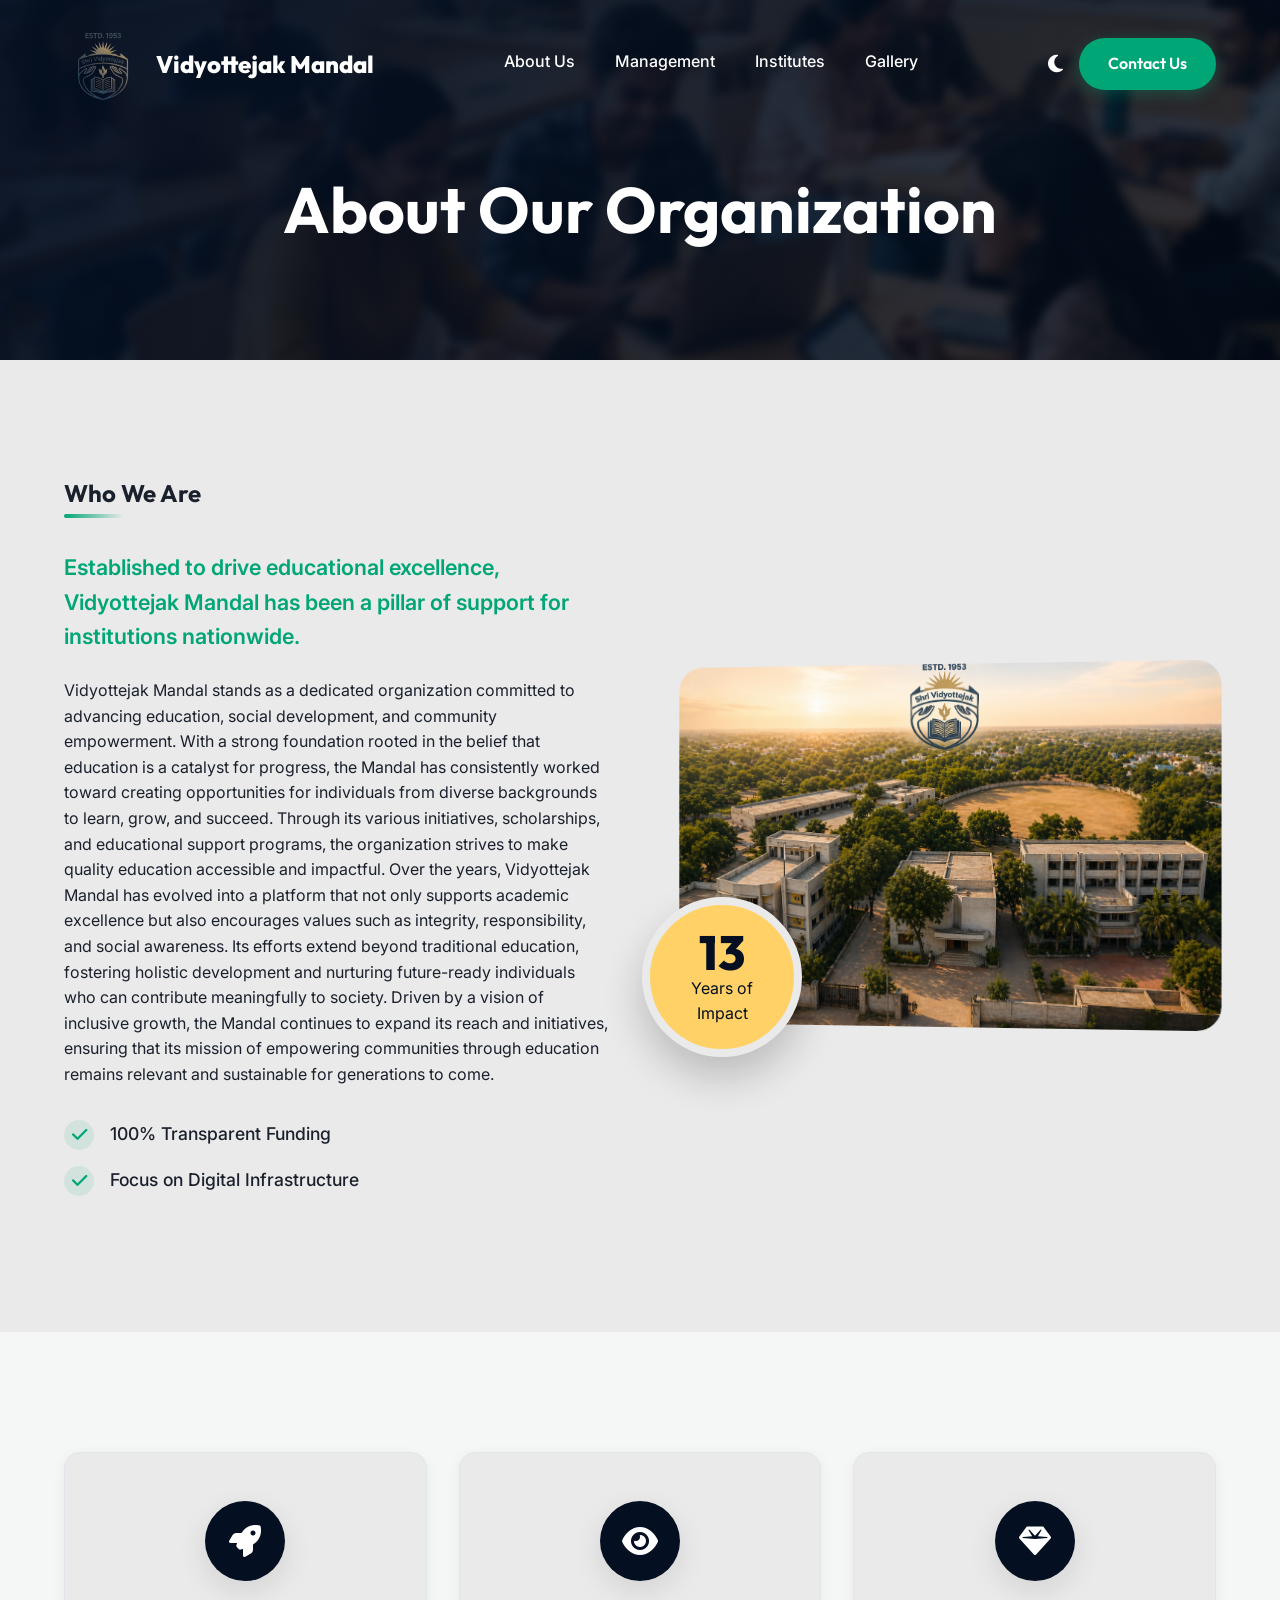
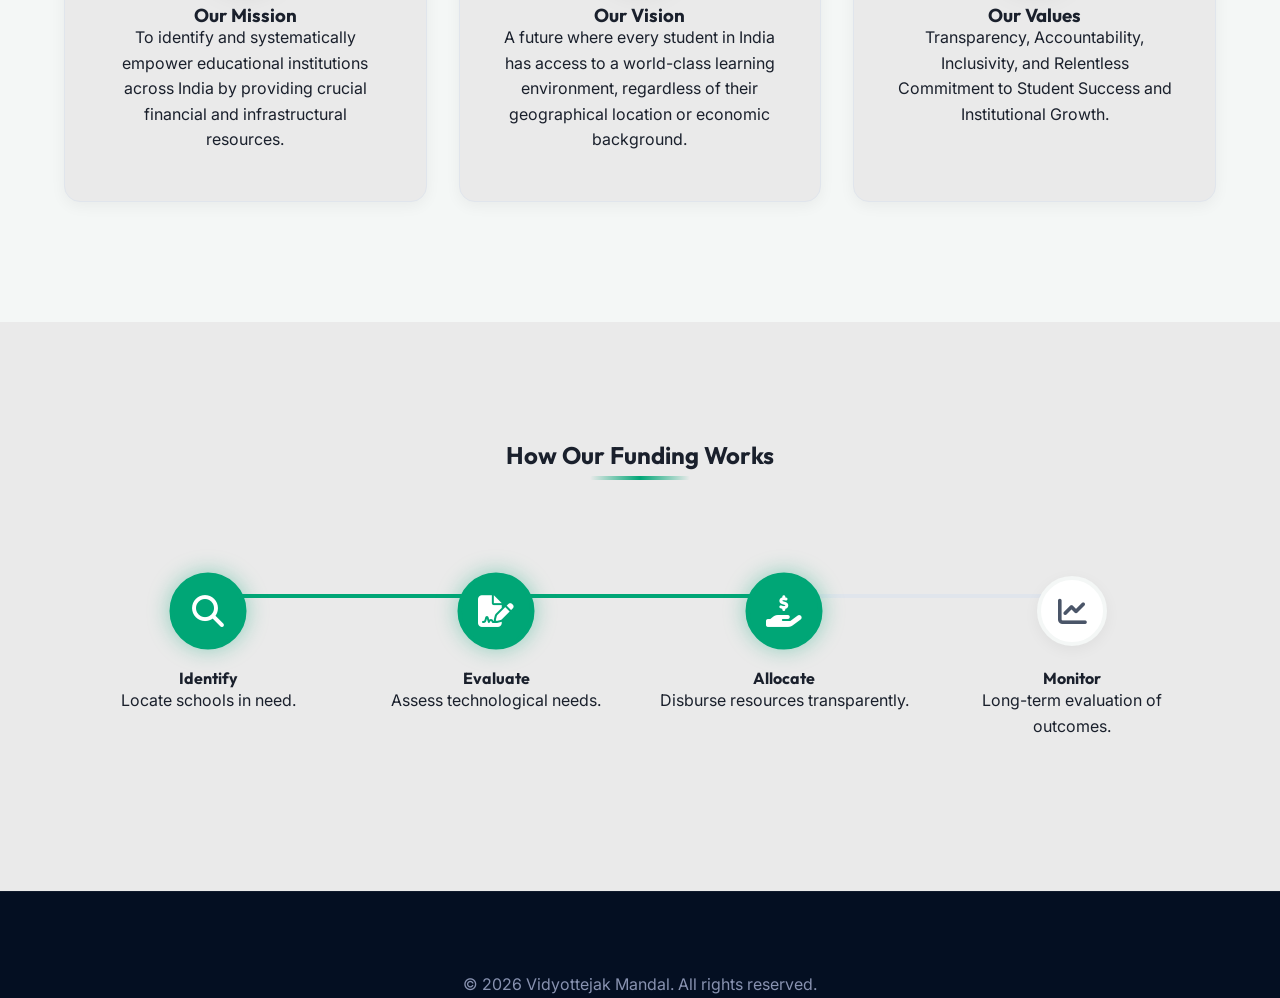
==== commit 43211680: "Add sitemap.xml, robots.txt, and complete SEO tags across all pages" ====
--- a/about.html
+++ b/about.html
@@ -5,6 +5,24 @@
     <meta charset="UTF-8">
     <meta name="viewport" content="width=device-width, initial-scale=1.0">
     <title>About Us | Vidyottejak Mandal</title>
+    <meta name="description" content="Learn about Vidyottejak Mandal, an educational trust dedicated to transparent funding, community development, and digital infrastructure across India for over 73 years.">
+    <meta name="keywords" content="about Vidyottejak Mandal, educational trust, transparent school funding, digital school infrastructure India, education trust history">
+    <link rel="canonical" href="https://vidyottejakmandal.com/about.html">
+
+    <!-- Open Graph / Facebook -->
+    <meta property="og:type" content="website">
+    <meta property="og:url" content="https://vidyottejakmandal.com/about.html">
+    <meta property="og:title" content="About Us | Vidyottejak Mandal">
+    <meta property="og:description" content="Learn about Vidyottejak Mandal, an educational trust dedicated to transparent funding, community development, and digital infrastructure across India for over 73 years.">
+    <meta property="og:image" content="https://vidyottejakmandal.com/assets/download.png">
+
+    <!-- Twitter -->
+    <meta property="twitter:card" content="summary_large_image">
+    <meta property="twitter:url" content="https://vidyottejakmandal.com/about.html">
+    <meta property="twitter:title" content="About Us | Vidyottejak Mandal">
+    <meta property="twitter:description" content="Learn about Vidyottejak Mandal, an educational trust dedicated to transparent funding, community development, and digital infrastructure across India for over 73 years.">
+    <meta property="twitter:image" content="https://vidyottejakmandal.com/assets/download.png">
+
     <link rel="preconnect" href="https://fonts.googleapis.com">
     <link rel="preconnect" href="https://fonts.gstatic.com" crossorigin>
     <link
